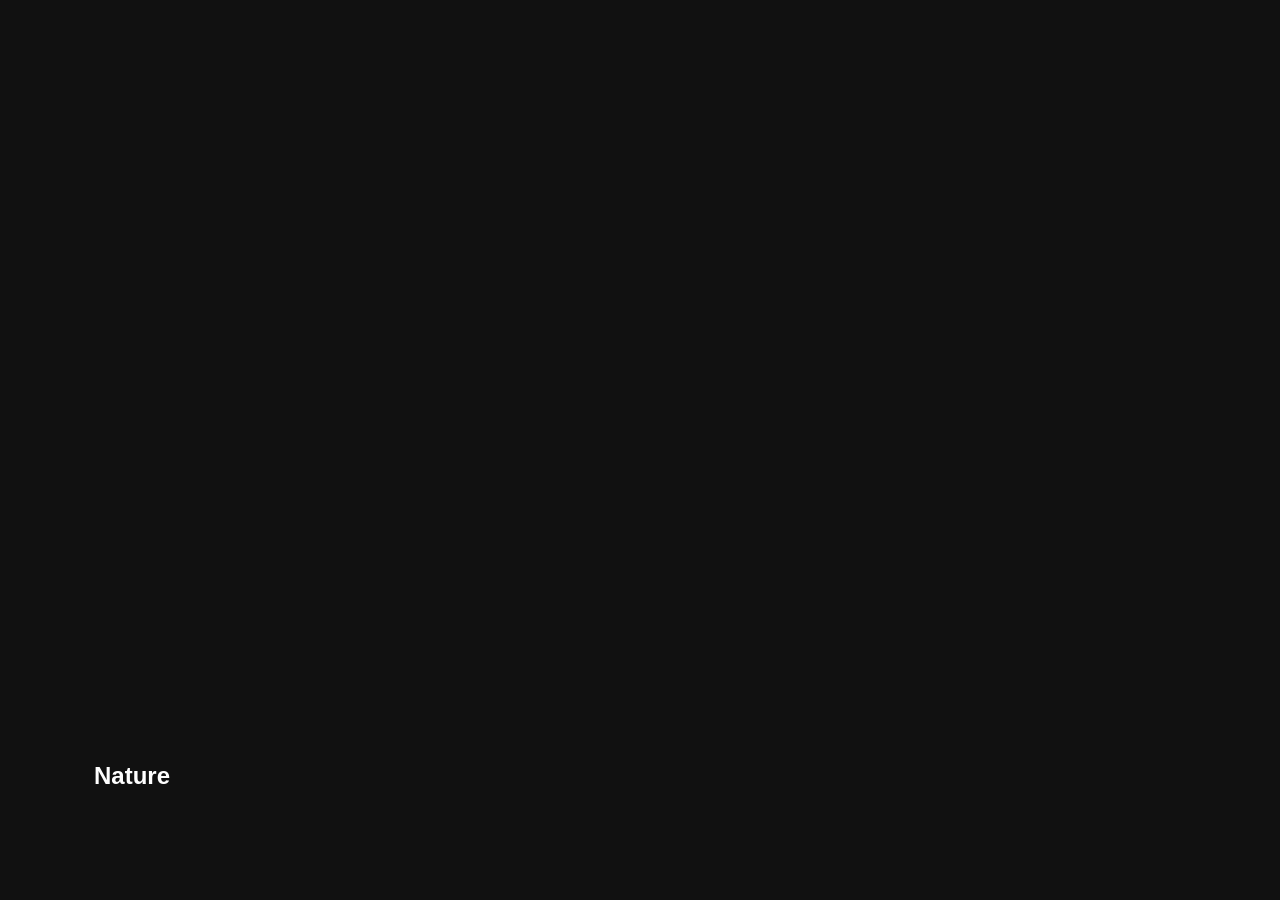
==== exapanding card/index.html @ 09efc0a2 "Add files via upload" ====
<!DOCTYPE html>
<html lang="en">
<head>
    <meta charset="UTF-8">
    <meta name="viewport" content="width=device-width, initial-scale=1.0">
    <title>Expanding Cards</title>
    <link rel="stylesheet" href="style.css">
</head>
<body>

<div class="container">
    <div class="panel active" style="background-image: url('images/nature.jpg');">
        <h3>Nature</h3>
    </div>

    <div class="panel" style="background-image: url('https://picsum.photos/id/1015/800/500');">
        <h3>Mountains</h3>
    </div>

    <div class="panel" style="background-image: url('https://picsum.photos/id/1020/800/500');">
        <h3>Forest</h3>
    </div>

    <div class="panel" style="background-image: url('https://picsum.photos/id/1024/800/500');">
        <h3>Ocean</h3>
    </div>

    <div class="panel" style="background-image: url('https://picsum.photos/id/1035/800/500');">
        <h3>Desert</h3>
    </div>
</div>

<script src="script.js"></script>
</body>
</html>
---- exapanding card/style.css ----
* {
    box-sizing: border-box;
}

body {
    font-family: Arial, sans-serif;
    margin: 0;
    background: #111;
    display: flex;
    justify-content: center;
    align-items: center;
    height: 100vh;
}

/* Container */
.container {
    display: flex;
    width: 90vw;
}

/* Panels */
.panel {
    background-size: cover;
    background-position: center;
    background-repeat: no-repeat;
    height: 80vh;
    border-radius: 20px;
    color: #fff;
    cursor: pointer;
    flex: 0.5;
    margin: 10px;
    position: relative;
    transition: all 0.5s ease-in;
}

/* Active panel */
.panel.active {
    flex: 5;
}

/* Text inside panel */
.panel h3 {
    font-size: 24px;
    position: absolute;
    bottom: 20px;
    left: 20px;
    margin: 0;
    opacity: 0;
}

/* Show text only when active */
.panel.active h3 {
    opacity: 1;
    transition: opacity 0.3s ease-in 0.4s;
}

/* Responsive */
@media (max-width: 600px) {
    .container {
        width: 100vw;
    }

    .panel:nth-of-type(4),
    .panel:nth-of-type(5) {
        display: none;
    }
}
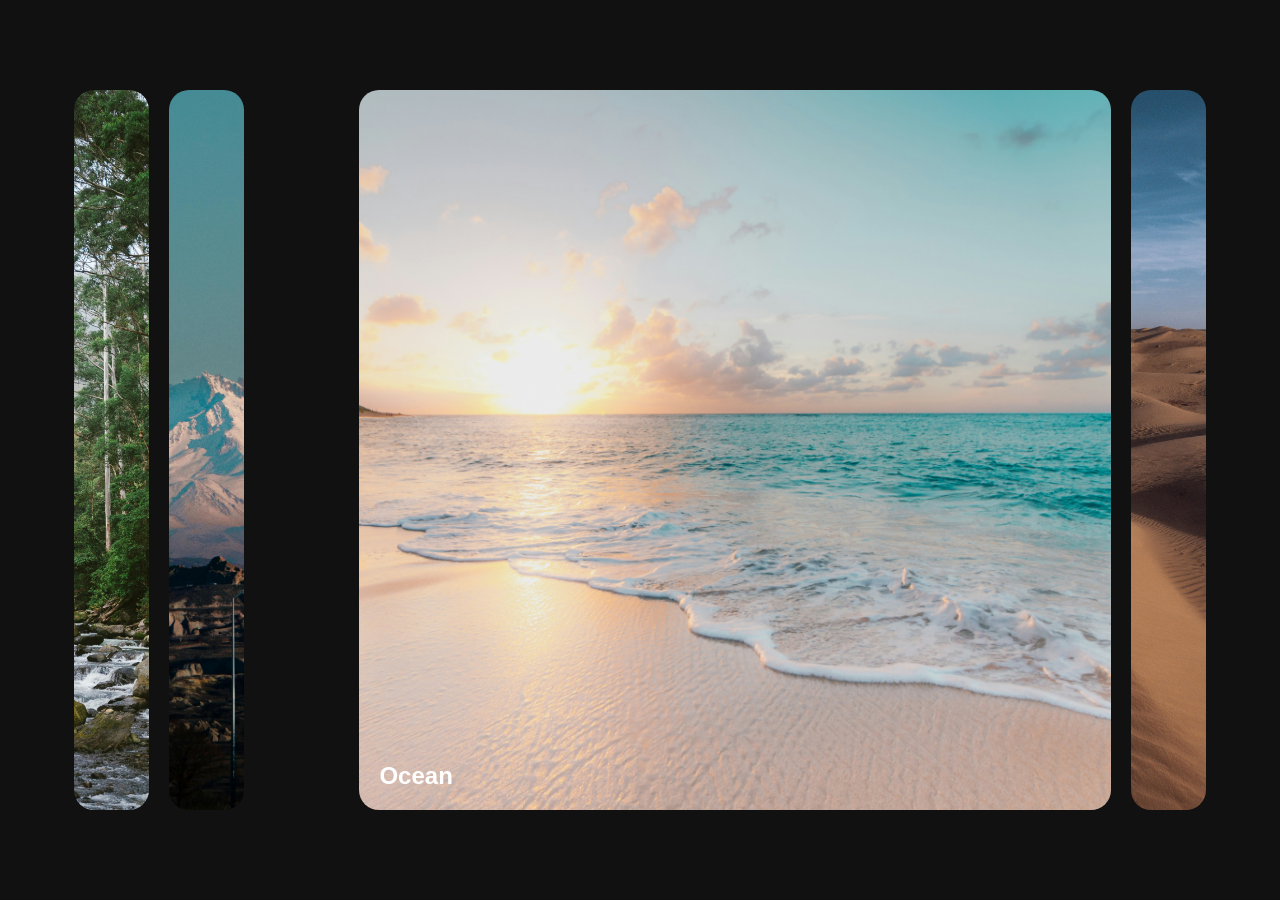
==== commit 44e801ba: "Add files via upload" ====
--- a/exapanding card/index.html
+++ b/exapanding card/index.html
@@ -13,19 +13,19 @@
         <h3>Nature</h3>
     </div>
 
-    <div class="panel" style="background-image: url('https://picsum.photos/id/1015/800/500');">
+    <div class="panel" style="background-image: url('images/mountain.jpg');">
         <h3>Mountains</h3>
     </div>
 
-    <div class="panel" style="background-image: url('https://picsum.photos/id/1020/800/500');">
+    <div class="panel" style="background-image: url('images/forest.jpg');">
         <h3>Forest</h3>
     </div>
 
-    <div class="panel" style="background-image: url('https://picsum.photos/id/1024/800/500');">
+    <div class="panel" style="background-image: url('images/ocean.jpg');">
         <h3>Ocean</h3>
     </div>
 
-    <div class="panel" style="background-image: url('https://picsum.photos/id/1035/800/500');">
+    <div class="panel" style="background-image: url('images/desert.jpg');">
         <h3>Desert</h3>
     </div>
 </div>
